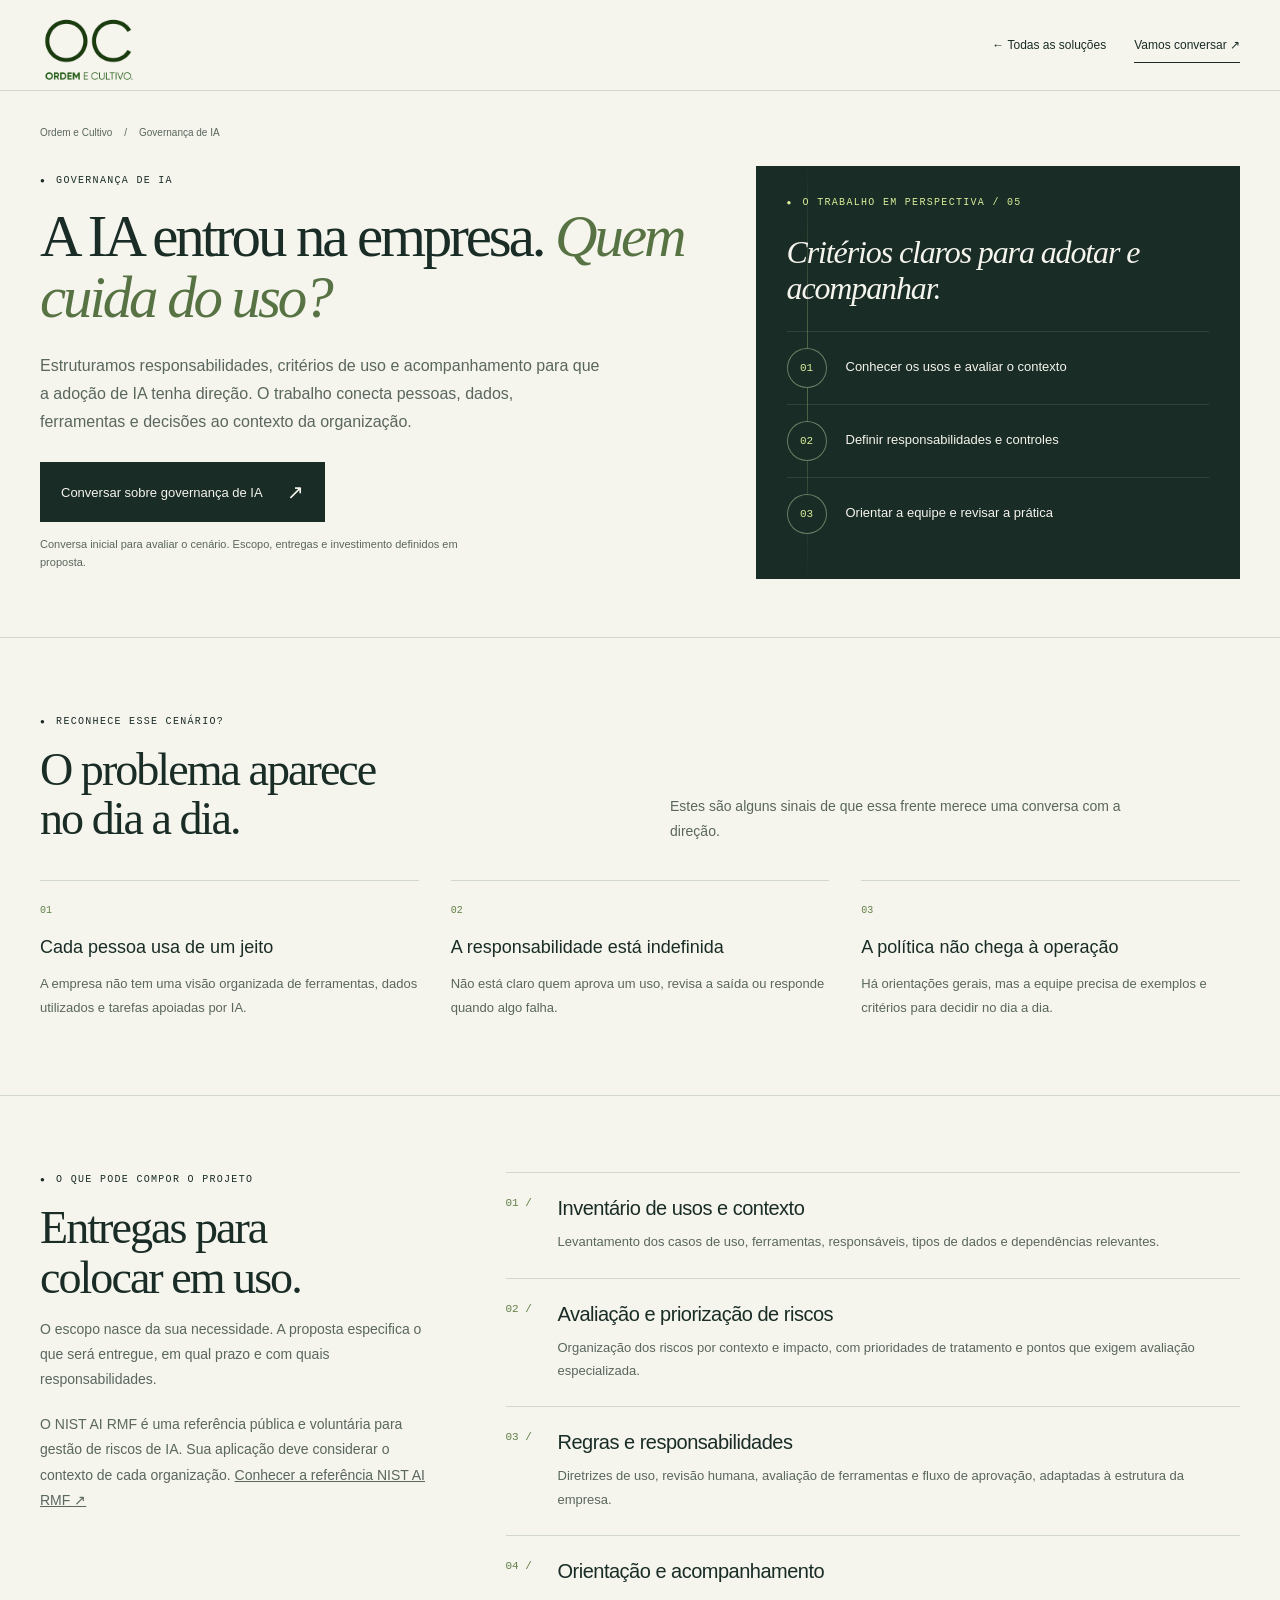
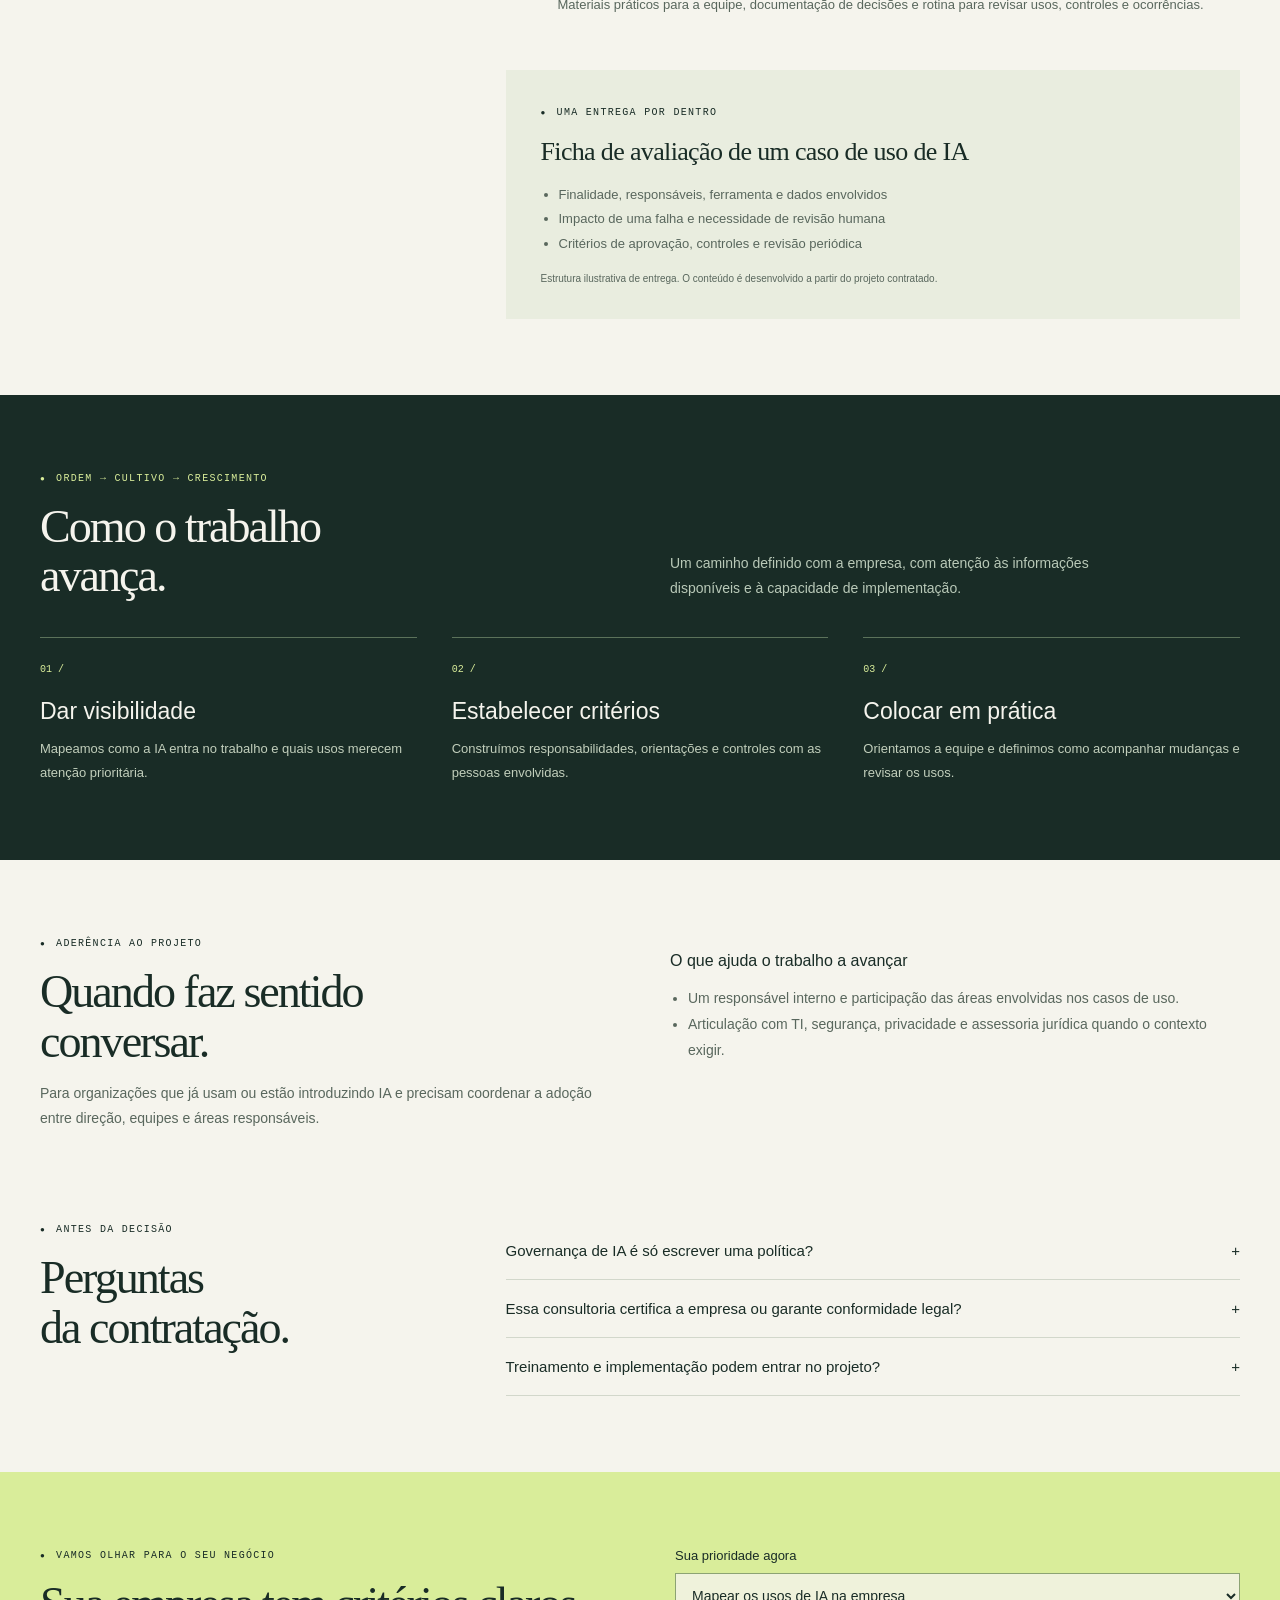
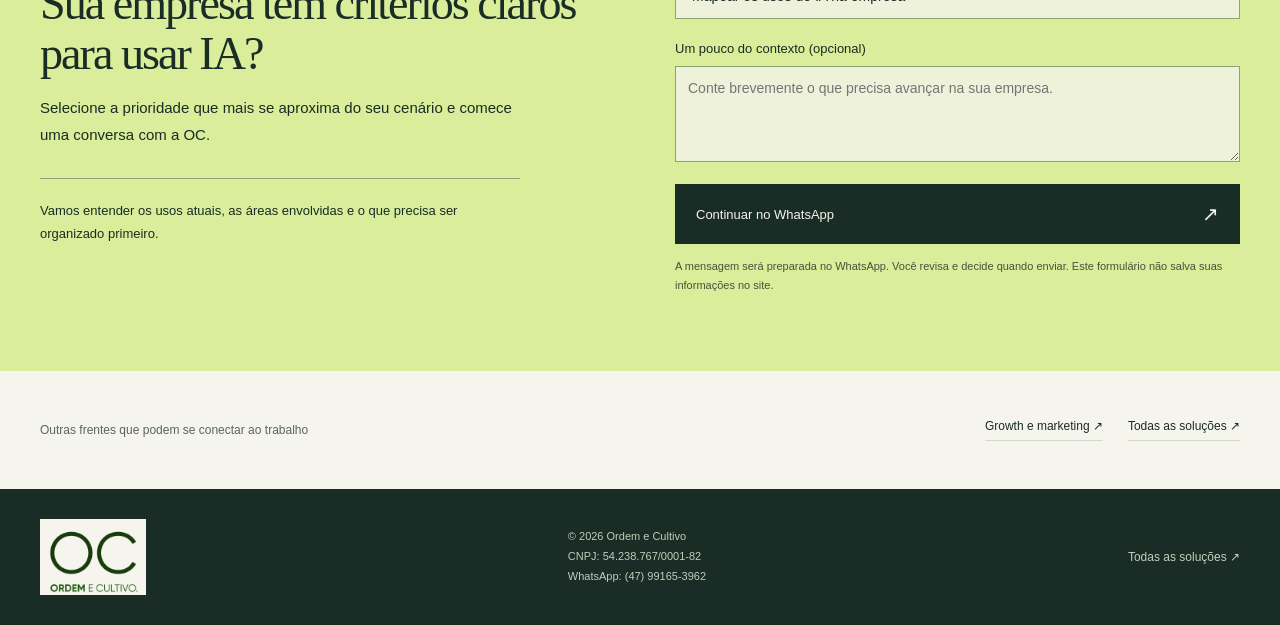
==== governanca-de-ia/index.html @ 803aac96 "Publica landing pages de growth marketing e governanca de IA" ====
<!doctype html>
<html lang="pt-BR"><head><meta charset="utf-8"><meta name="viewport" content="width=device-width,initial-scale=1"><title>Governança de IA — Ordem e Cultivo</title><meta name="description" content="Estruturamos responsabilidades, critérios de uso e acompanhamento para que a adoção de IA tenha direção. O trabalho conecta pessoas, dados, ferramentas e decisões ao contexto da organização."><meta name="theme-color" content="#192c26"><link rel="stylesheet" href="../assets/services.css"></head>
<body><a class="skip" href="#principal">Pular para o conteúdo</a><header class="site-header"><div class="wrap nav"><a href="../" aria-label="Ordem e Cultivo — início"><img class="logo" src="../assets/logo-ordem-e-cultivo.png" alt="OC — Ordem e Cultivo" width="96" height="76"></a><nav class="nav-right" aria-label="Navegação principal"><a href="../#solucoes">← Todas as soluções</a><a class="contact-link" href="#conversa">Vamos conversar ↗</a></nav></div></header>
<main id="principal"><section class="hero wrap"><div class="breadcrumb"><a href="../">Ordem e Cultivo</a><span>/</span><span>Governança de IA</span></div><div class="hero-grid"><div><div class="eyebrow">Governança de IA</div><h1>A IA entrou na empresa. <em>Quem cuida do uso?</em></h1><p class="hero-copy">Estruturamos responsabilidades, critérios de uso e acompanhamento para que a adoção de IA tenha direção. O trabalho conecta pessoas, dados, ferramentas e decisões ao contexto da organização.</p><a class="btn" href="#conversa">Conversar sobre governança de IA<span aria-hidden="true">↗</span></a><p class="hero-note">Conversa inicial para avaliar o cenário. Escopo, entregas e investimento definidos em proposta.</p></div><aside class="decision" aria-label="Visão do trabalho"><div><div class="eyebrow">O trabalho em perspectiva / 05</div><p class="decision-title">Critérios claros para adotar e acompanhar.</p></div><ol><li><b aria-hidden="true">01</b><span>Conhecer os usos e avaliar o contexto</span></li><li><b aria-hidden="true">02</b><span>Definir responsabilidades e controles</span></li><li><b aria-hidden="true">03</b><span>Orientar a equipe e revisar a prática</span></li></ol></aside></div></section>
<section class="signals"><div class="wrap"><div class="section-head"><div><div class="eyebrow">Reconhece esse cenário?</div><h2>O problema aparece<br>no dia a dia.</h2></div><p>Estes são alguns sinais de que essa frente merece uma conversa com a direção.</p></div><div class="signal-list"><article class="signal"><span>01</span><h3>Cada pessoa usa de um jeito</h3><p>A empresa não tem uma visão organizada de ferramentas, dados utilizados e tarefas apoiadas por IA.</p></article><article class="signal"><span>02</span><h3>A responsabilidade está indefinida</h3><p>Não está claro quem aprova um uso, revisa a saída ou responde quando algo falha.</p></article><article class="signal"><span>03</span><h3>A política não chega à operação</h3><p>Há orientações gerais, mas a equipe precisa de exemplos e critérios para decidir no dia a dia.</p></article></div></div></section>
<section class="wrap deliverables"><div class="deliverables-intro"><div class="eyebrow">O que pode compor o projeto</div><h2>Entregas para<br>colocar em uso.</h2><p>O escopo nasce da sua necessidade. A proposta especifica o que será entregue, em qual prazo e com quais responsabilidades.</p><p class="source-note">O NIST AI RMF é uma referência pública e voluntária para gestão de riscos de IA. Sua aplicação deve considerar o contexto de cada organização. <a href="https://www.nist.gov/itl/ai-risk-management-framework" target="_blank" rel="noopener noreferrer">Conhecer a referência NIST AI RMF ↗</a></p></div><div><article class="delivery"><span class="number">01 /</span><div><h3>Inventário de usos e contexto</h3><p>Levantamento dos casos de uso, ferramentas, responsáveis, tipos de dados e dependências relevantes.</p></div></article><article class="delivery"><span class="number">02 /</span><div><h3>Avaliação e priorização de riscos</h3><p>Organização dos riscos por contexto e impacto, com prioridades de tratamento e pontos que exigem avaliação especializada.</p></div></article><article class="delivery"><span class="number">03 /</span><div><h3>Regras e responsabilidades</h3><p>Diretrizes de uso, revisão humana, avaliação de ferramentas e fluxo de aprovação, adaptadas à estrutura da empresa.</p></div></article><article class="delivery"><span class="number">04 /</span><div><h3>Orientação e acompanhamento</h3><p>Materiais práticos para a equipe, documentação de decisões e rotina para revisar usos, controles e ocorrências.</p></div></article><div class="example"><div class="eyebrow">Uma entrega por dentro</div><h3>Ficha de avaliação de um caso de uso de IA</h3><ul><li>Finalidade, responsáveis, ferramenta e dados envolvidos</li><li>Impacto de uma falha e necessidade de revisão humana</li><li>Critérios de aprovação, controles e revisão periódica</li></ul><p class="caption">Estrutura ilustrativa de entrega. O conteúdo é desenvolvido a partir do projeto contratado.</p></div></div></section>
<section class="approach"><div class="wrap"><div class="section-head"><div><div class="eyebrow">Ordem → cultivo → crescimento</div><h2>Como o trabalho<br>avança.</h2></div><p>Um caminho definido com a empresa, com atenção às informações disponíveis e à capacidade de implementação.</p></div><div class="steps"><article class="step"><span class="number">01 /</span><h3>Dar visibilidade</h3><p>Mapeamos como a IA entra no trabalho e quais usos merecem atenção prioritária.</p></article><article class="step"><span class="number">02 /</span><h3>Estabelecer critérios</h3><p>Construímos responsabilidades, orientações e controles com as pessoas envolvidas.</p></article><article class="step"><span class="number">03 /</span><h3>Colocar em prática</h3><p>Orientamos a equipe e definimos como acompanhar mudanças e revisar os usos.</p></article></div></div></section>
<section class="wrap fit"><div><div class="eyebrow">Aderência ao projeto</div><h2>Quando faz sentido<br>conversar.</h2><p>Para organizações que já usam ou estão introduzindo IA e precisam coordenar a adoção entre direção, equipes e áreas responsáveis.</p></div><div><h3>O que ajuda o trabalho a avançar</h3><ul><li>Um responsável interno e participação das áreas envolvidas nos casos de uso.</li><li>Articulação com TI, segurança, privacidade e assessoria jurídica quando o contexto exigir.</li></ul></div></section>
<section class="faq wrap"><div class="faq-layout"><div><div class="eyebrow">Antes da decisão</div><h2>Perguntas<br>da contratação.</h2></div><div><details><summary>Governança de IA é só escrever uma política?</summary><p>A política é uma parte. O trabalho também envolve conhecer os usos, atribuir responsabilidades, avaliar riscos e acompanhar a aplicação das orientações.</p></details><details><summary>Essa consultoria certifica a empresa ou garante conformidade legal?</summary><p>A oferta é de estruturação de governança. Certificações, pareceres jurídicos e garantias de conformidade não fazem parte dessa promessa. Avaliações especializadas devem ser coordenadas com os profissionais responsáveis.</p></details><details><summary>Treinamento e implementação podem entrar no projeto?</summary><p>Sim, quando previstos no escopo. A capacitação pode se conectar à OC-AI, e a implementação técnica pode compor uma frente própria de automação e IA.</p></details></div></div></section>
<section class="lead" id="conversa"><div class="wrap lead-grid"><div class="lead-intro"><div class="eyebrow">Vamos olhar para o seu negócio</div><h2>Sua empresa tem critérios claros para usar IA?</h2><p>Selecione a prioridade que mais se aproxima do seu cenário e comece uma conversa com a OC.</p><p class="next">Vamos entender os usos atuais, as áreas envolvidas e o que precisa ser organizado primeiro.</p></div><form class="lead-form" data-service="Governança de IA" action="https://wa.me/5547991653962" method="get"><label for="priority">Sua prioridade agora</label><select id="priority" name="priority"><option>Mapear os usos de IA na empresa</option><option>Definir regras e responsabilidades</option><option>Avaliar ferramentas e riscos</option><option>Orientar e preparar as equipes</option></select><label for="context">Um pouco do contexto <span>(opcional)</span></label><textarea id="context" name="context" maxlength="600" placeholder="Conte brevemente o que precisa avançar na sua empresa."></textarea><button class="btn" type="submit">Continuar no WhatsApp<span aria-hidden="true">↗</span></button><p class="form-note">A mensagem será preparada no WhatsApp. Você revisa e decide quando enviar. Este formulário não salva suas informações no site.</p><noscript><p>Para falar com a OC, <a href="https://wa.me/5547991653962">abra o WhatsApp</a>.</p></noscript></form></div></section>
</main><div class="related"><div class="wrap"><p>Outras frentes que podem se conectar ao trabalho</p><div class="related-links"><a href="../growth-marketing/">Growth e marketing ↗</a><a href="../#solucoes">Todas as soluções ↗</a></div></div></div><footer class="footer"><div class="wrap"><a href="../" aria-label="Ordem e Cultivo — início"><img class="logo" src="../assets/logo-ordem-e-cultivo.png" alt="OC — Ordem e Cultivo" width="96" height="76"></a><p>© 2026 Ordem e Cultivo<br>CNPJ: 54.238.767/0001-82<br>WhatsApp: (47) 99165-3962</p><a class="home" href="../#solucoes">Todas as soluções ↗</a></div></footer><script src="../assets/services.js" defer></script></body></html>
---- assets/services.css ----
:root{--paper:#f5f4ed;--ink:#192c26;--muted:#59675d;--line:#d2d7cb;--accent:#d9ed9a;--wash:#e9eddf;--serif:Georgia,'Times New Roman',serif;--sans:'Segoe UI',Tahoma,sans-serif}*{box-sizing:border-box}html{scroll-behavior:smooth;scroll-padding-top:25px}body{margin:0;background:var(--paper);color:var(--ink);font-family:var(--sans);-webkit-font-smoothing:antialiased}a{color:inherit;text-decoration:none}button,input,select,textarea{font:inherit}a:focus-visible,button:focus-visible,summary:focus-visible,input:focus-visible,select:focus-visible,textarea:focus-visible{outline:3px solid #5e863b;outline-offset:5px}::selection{background:var(--accent)}.wrap{width:min(1200px,calc(100% - 80px));margin:auto}.skip{position:absolute;left:20px;top:-60px;background:var(--accent);padding:12px;z-index:5}.skip:focus{top:10px}.site-header{border-bottom:1px solid var(--line)}.nav{min-height:90px;display:flex;align-items:center;justify-content:space-between;gap:28px}.logo{width:96px;height:76px;object-fit:cover;display:block}.nav-right{display:flex;align-items:center;gap:28px;font-size:12px}.nav-right .contact-link{border-bottom:1px solid var(--ink);padding:10px 0}.eyebrow{font:10px/1.6 Consolas,monospace;letter-spacing:.13em;text-transform:uppercase}.eyebrow:before{content:'●';font-size:8px;margin-right:10px}.hero{padding:36px 0 58px}.breadcrumb{display:flex;gap:12px;font-size:10px;color:var(--muted);margin-bottom:28px}.hero-grid{display:grid;grid-template-columns:1.15fr .85fr;gap:60px;align-items:center}h1{font:400 clamp(45px,4.6vw,67px)/1.03 var(--serif);letter-spacing:-.052em;margin:18px 0 24px}h1 em{font-weight:400;color:#577344}.hero-copy{font-size:16px;line-height:1.75;color:var(--muted);max-width:560px;margin:0 0 26px}.btn{display:inline-flex;align-items:center;justify-content:space-between;gap:24px;background:var(--ink);color:var(--paper);border:1px solid var(--ink);padding:17px 20px;font-size:13px;cursor:pointer;transition:background .25s,transform .25s}.btn:hover{background:#355440;transform:translateY(-2px)}.btn span{font-size:20px}.hero-note{font-size:11px;color:var(--muted);line-height:1.6;margin:14px 0 0;max-width:460px}.decision{position:relative;background:var(--ink);color:var(--paper);padding:29px 31px;overflow:hidden;min-height:360px;display:flex;flex-direction:column;justify-content:space-between}.decision:before{content:'';position:absolute;top:0;bottom:0;left:51px;width:1px;background:linear-gradient(transparent,#d9ed9a55,transparent)}.decision .eyebrow{color:var(--accent);position:relative}.decision-title{font:italic 32px/1.12 var(--serif);letter-spacing:-.035em;margin:24px 0;position:relative}.decision ol{list-style:none;margin:0;padding:0;position:relative}.decision li{display:flex;gap:19px;align-items:center;padding:16px 0;border-top:1px solid #72857044}.decision li b{display:grid;place-items:center;width:40px;height:40px;flex-shrink:0;border:1px solid #b2c49b88;background:var(--ink);font:11px Consolas,monospace;color:var(--accent);border-radius:50%}.decision li span{font-size:13px;line-height:1.6}.decision li{animation:entry .9s both}.decision li:nth-child(2){animation-delay:.12s}.decision li:nth-child(3){animation-delay:.24s}@keyframes entry{from{opacity:0;transform:translateY(12px)}to{opacity:1;transform:none}}section{padding:76px 0}.signals{border-top:1px solid var(--line);border-bottom:1px solid var(--line)}.section-head{display:grid;grid-template-columns:1fr 1fr;gap:60px;align-items:end;margin-bottom:36px}h2{font:400 clamp(32px,3.6vw,47px)/1.08 var(--serif);letter-spacing:-.043em;margin:15px 0 0}.section-head>p{font-size:14px;line-height:1.8;color:var(--muted);max-width:490px;margin:0}.signal-list{display:grid;grid-template-columns:repeat(3,1fr);gap:32px}.signal{border-top:1px solid var(--line);padding-top:18px}.signal span{font:10px Consolas,monospace;color:#628048}.signal h3{font-size:18px;line-height:1.4;font-weight:500;margin:18px 0 12px}.signal p{font-size:13px;line-height:1.8;color:var(--muted);margin:0}.deliverables{display:grid;grid-template-columns:.7fr 1.3fr;gap:70px}.deliverables-intro{position:sticky;top:30px;align-self:start}.deliverables-intro p{font-size:14px;color:var(--muted);line-height:1.8}.delivery{display:grid;grid-template-columns:36px 1fr;gap:16px;padding:24px 0;border-top:1px solid var(--line)}.delivery:last-child{border-bottom:1px solid var(--line)}.delivery .number{font:11px Consolas,monospace;color:#628048}.delivery h3{font-size:20px;font-weight:500;letter-spacing:-.025em;margin:0 0 10px}.delivery p{font-size:13px;line-height:1.8;color:var(--muted);margin:0}.example{padding:35px;background:var(--wash);margin-top:30px}.example h3{font:26px/1.2 var(--serif);letter-spacing:-.025em;margin:15px 0}.example ul{margin:0;padding-left:18px;font-size:13px;line-height:1.9;color:var(--muted)}.example .caption{font-size:10px;margin:16px 0 0;color:var(--muted)}.approach{background:var(--ink);color:var(--paper)}.approach .eyebrow{color:var(--accent)}.approach .section-head>p{color:#b9c9b8}.steps{display:grid;grid-template-columns:repeat(3,1fr);gap:35px}.step{border-top:1px solid #5b725a;padding-top:20px}.step .number{font:10px Consolas,monospace;color:var(--accent)}.step h3{font-size:23px;font-weight:400;margin:22px 0 12px}.step p{font-size:13px;line-height:1.8;color:#c2cfbc;margin:0}.fit{display:grid;grid-template-columns:1fr 1fr;gap:60px}.fit h3{font-size:16px;font-weight:500}.fit p,.fit li{font-size:14px;line-height:1.85;color:var(--muted)}.fit ul{padding-left:18px}.faq{padding-top:0}.faq-layout{display:grid;grid-template-columns:.7fr 1.3fr;gap:70px}details{border-bottom:1px solid var(--line);padding:20px 0}summary{cursor:pointer;font-size:15px;font-weight:500;list-style:none;display:flex;justify-content:space-between;gap:18px}summary::-webkit-details-marker{display:none}summary:after{content:'+';font-weight:400}details[open] summary:after{content:'−'}details p{font-size:14px;line-height:1.8;color:var(--muted)}.lead{background:var(--accent)}.lead-grid{display:grid;grid-template-columns:1fr 1fr;gap:70px}.lead-intro p{font-size:15px;line-height:1.8;max-width:480px}.lead-intro .next{border-top:1px solid #8ca373;padding-top:20px;font-size:13px;margin-top:30px}.lead label{display:block;font-size:13px;font-weight:500;margin-bottom:10px}.lead select,.lead textarea{display:block;width:100%;border:1px solid #8ca373;border-radius:0;padding:13px 12px;color:var(--ink);background:#f5f4edc9;margin-bottom:22px;font-size:14px}.lead textarea{resize:vertical;min-height:96px}.lead .btn{width:100%}.form-note{font-size:11px;line-height:1.7;margin:13px 0 0;color:#43543b}.related{padding:40px 0}.related .wrap{display:flex;gap:24px;align-items:center;justify-content:space-between;flex-wrap:wrap}.related p{font-size:12px;color:var(--muted)}.related-links{display:flex;gap:25px;flex-wrap:wrap;font-size:12px}.related-links a{border-bottom:1px solid var(--line);padding-bottom:7px}.footer{background:var(--ink);color:#c1ceba;padding:30px 0}.footer .wrap{display:flex;justify-content:space-between;align-items:center;gap:24px;flex-wrap:wrap}.footer .logo{background:var(--paper);width:106px;padding:0 5px}.footer p{font-size:11px;line-height:1.8;margin:0}.footer a{font-size:12px}.source-note{font-size:11px;color:var(--muted);line-height:1.7;margin:20px 0}.source-note a{text-decoration:underline}
@media(max-width:1000px){.wrap{width:calc(100% - 48px)}.hero-grid,.section-head,.lead-grid{gap:35px}.hero-grid{grid-template-columns:1fr 1fr}.decision{padding:25px}.decision:before{left:45px}.deliverables,.faq-layout{gap:40px}.signal-list{gap:22px}}
@media(max-width:760px){.wrap{width:calc(100% - 40px)}.nav{min-height:76px;gap:12px}.logo{width:88px;height:68px}.nav-right{gap:16px;font-size:11px}.nav-right .contact-link{display:none}.hero{padding:22px 0 40px}.breadcrumb{font-size:9px;flex-wrap:wrap;margin-bottom:20px}.hero-grid,.section-head,.deliverables,.fit,.faq-layout,.lead-grid{grid-template-columns:minmax(0,1fr);gap:30px}h1{font-size:clamp(41px,10vw,58px)}.hero-copy{font-size:14px}.hero .btn{width:100%}.decision{min-height:330px;padding:25px}.decision-title{font-size:30px}.decision li{padding:12px 0}.decision li span{font-size:13px}.section-head{margin-bottom:28px}section{padding:52px 0}.signal-list,.steps{grid-template-columns:1fr;gap:25px}.signal h3{margin-top:12px}.deliverables-intro{position:static}.delivery{padding:21px 0}.example{padding:24px}.fit{gap:20px}.faq{padding-top:0}.step h3{margin-top:16px}.lead-grid{gap:25px}.lead-intro .next{margin-top:20px}.related-links{display:grid;gap:16px}.footer .wrap{align-items:start}.footer p{font-size:10px}.footer .home{width:100%}.btn{font-size:12px}.source-note{font-size:10px}}
@media(prefers-reduced-motion:reduce){html{scroll-behavior:auto}.decision li{animation:none}.btn{transition:none}.btn:hover{transform:none}}
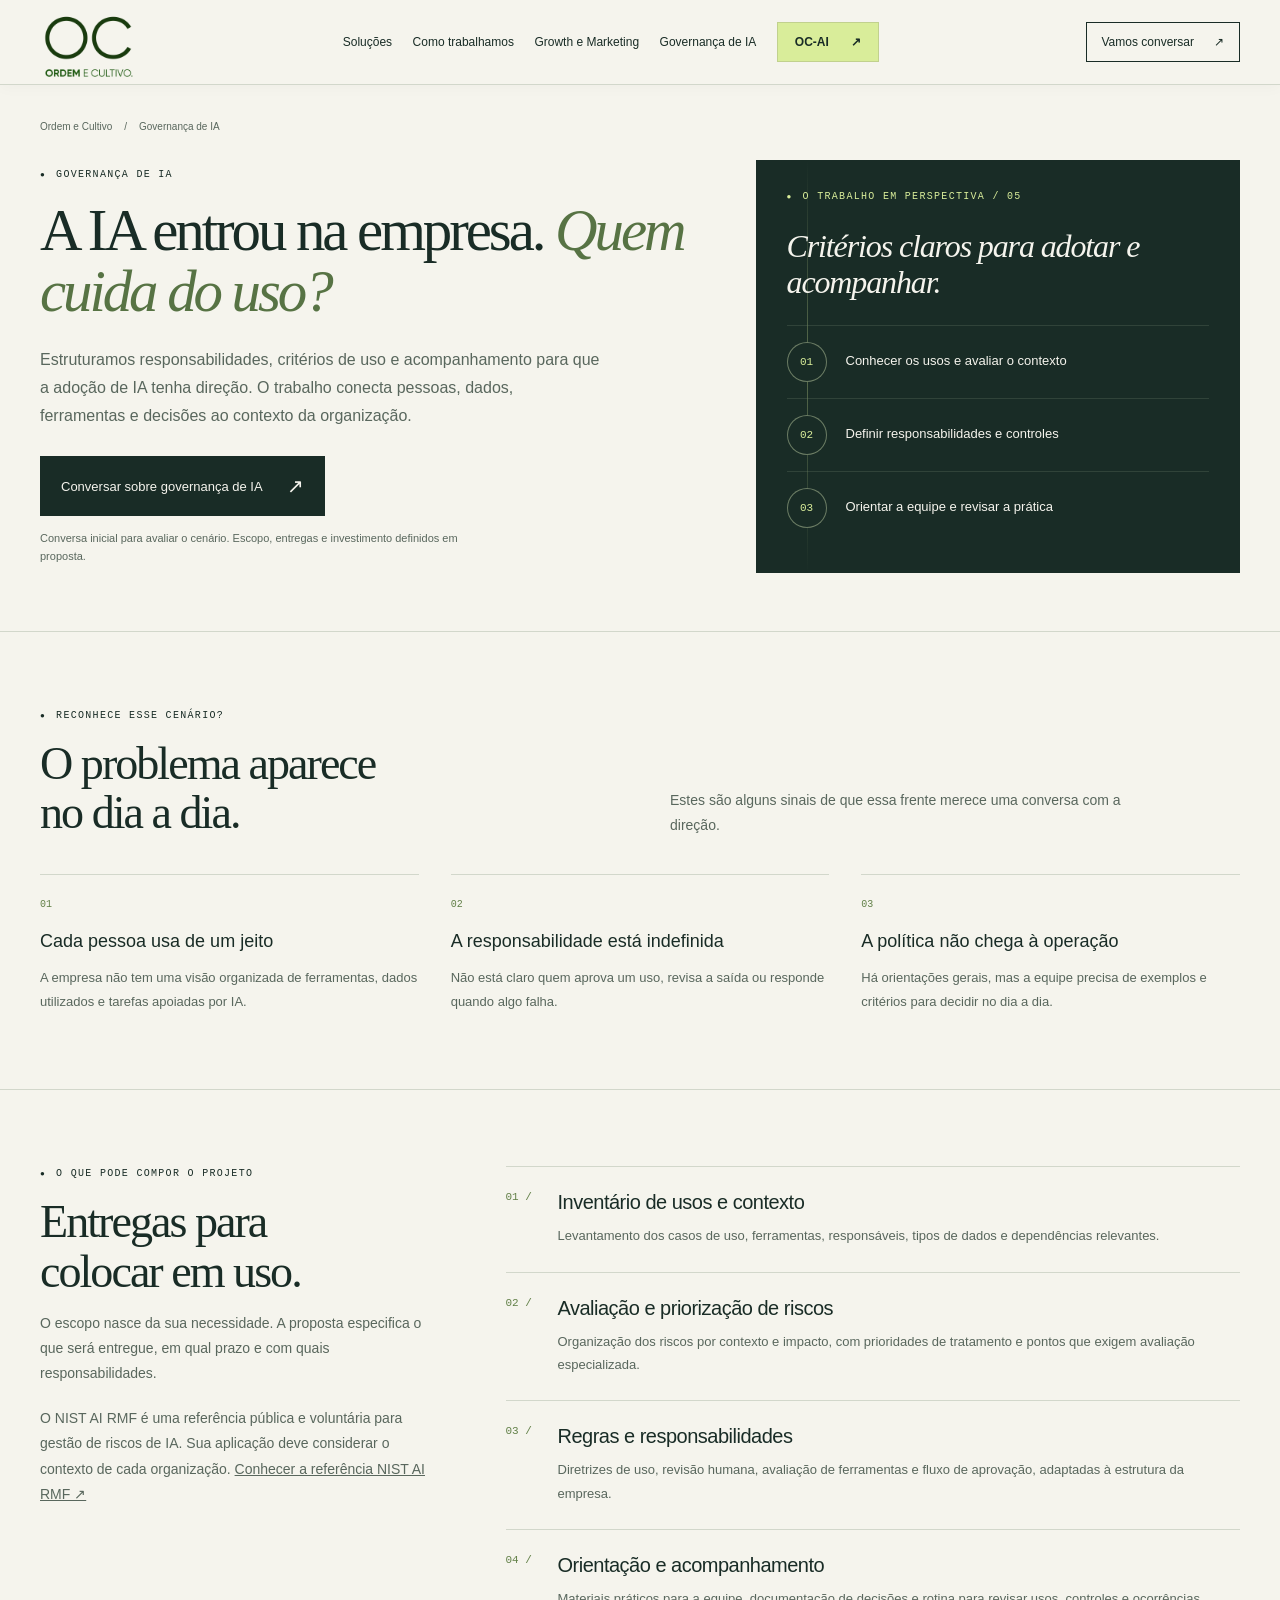
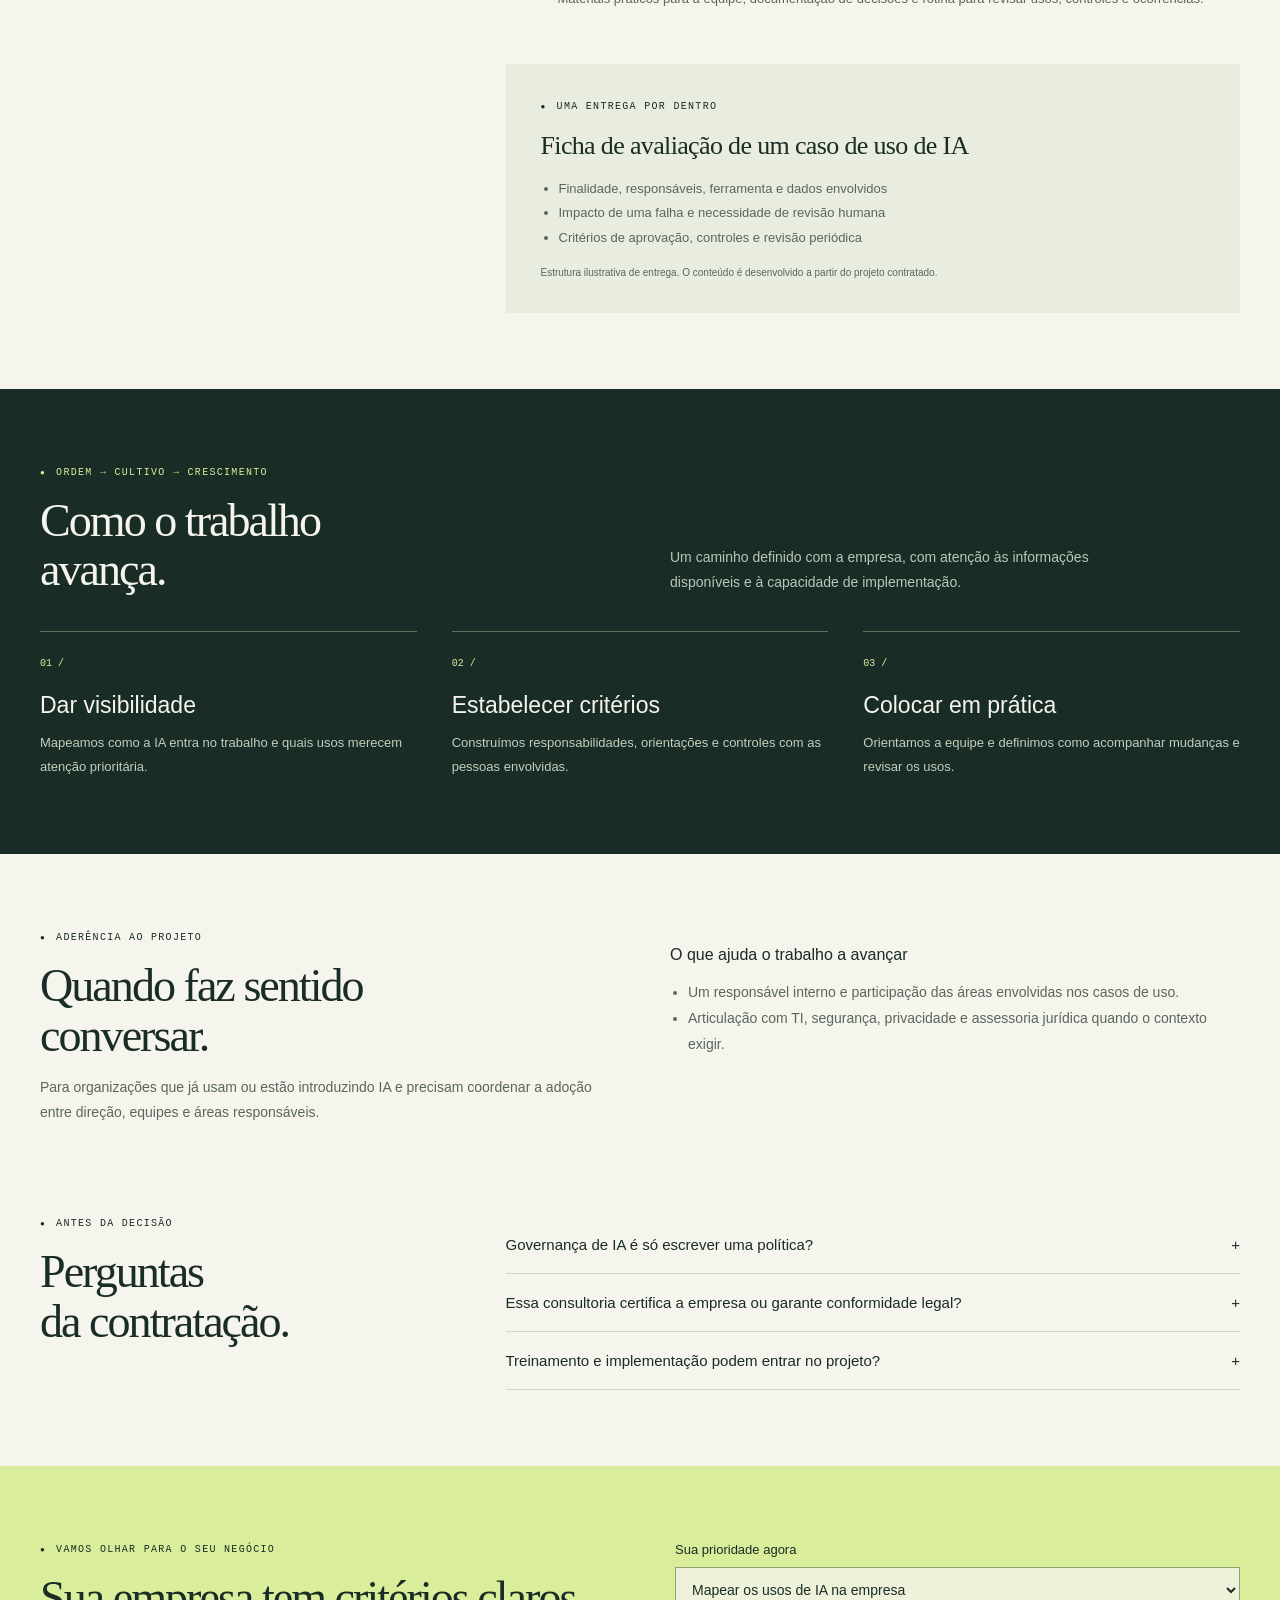
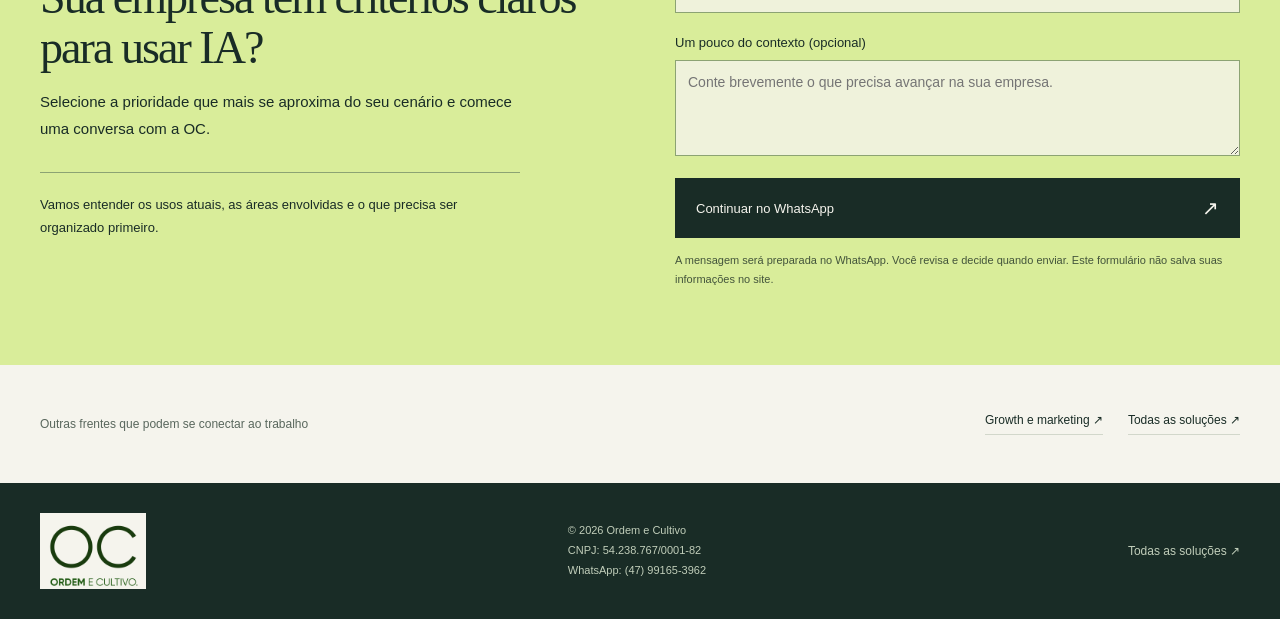
==== commit c40ee339: "Melhora navegacao fixa e destaca Growth Governanca e OC-AI" ====
--- a/governanca-de-ia/index.html
+++ b/governanca-de-ia/index.html
@@ -1,6 +1,11 @@
 <!doctype html>
-<html lang="pt-BR"><head><meta charset="utf-8"><meta name="viewport" content="width=device-width,initial-scale=1"><title>Governança de IA — Ordem e Cultivo</title><meta name="description" content="Estruturamos responsabilidades, critérios de uso e acompanhamento para que a adoção de IA tenha direção. O trabalho conecta pessoas, dados, ferramentas e decisões ao contexto da organização."><meta name="theme-color" content="#192c26"><link rel="stylesheet" href="../assets/services.css"></head>
-<body><a class="skip" href="#principal">Pular para o conteúdo</a><header class="site-header"><div class="wrap nav"><a href="../" aria-label="Ordem e Cultivo — início"><img class="logo" src="../assets/logo-ordem-e-cultivo.png" alt="OC — Ordem e Cultivo" width="96" height="76"></a><nav class="nav-right" aria-label="Navegação principal"><a href="../#solucoes">← Todas as soluções</a><a class="contact-link" href="#conversa">Vamos conversar ↗</a></nav></div></header>
+<html lang="pt-BR"><head><meta charset="utf-8"><meta name="viewport" content="width=device-width,initial-scale=1"><title>Governança de IA — Ordem e Cultivo</title><meta name="description" content="Estruturamos responsabilidades, critérios de uso e acompanhamento para que a adoção de IA tenha direção. O trabalho conecta pessoas, dados, ferramentas e decisões ao contexto da organização."><meta name="theme-color" content="#192c26"><link rel="stylesheet" href="../assets/services.css"><link rel="stylesheet" href="../assets/navigation.css?v=1"></head>
+<body><a class="skip" href="#principal">Pular para o conteúdo</a><header class="oc-header"><div class="wrap nav">
+  <a class="brand" href="../" aria-label="Ordem e Cultivo — início"><img class="brand-logo" src="../assets/logo-ordem-e-cultivo.png" alt="OC — Ordem e Cultivo" width="96" height="76"></a>
+  <nav class="nav-links" id="navigation" aria-label="Navegação principal"><a href="../#solucoes">Soluções</a><a href="../#metodo">Como trabalhamos</a><a href="../growth-marketing/">Growth e Marketing</a><a href="../governanca-de-ia/">Governança de IA</a><a class="nav-education" href="https://ai.ordemcultivo.com.br/">OC-AI <span aria-hidden="true">↗</span></a><a class="mobile-contact" href="https://wa.me/5547991653962" target="_blank" rel="noopener noreferrer">Falar no WhatsApp ↗</a></nav>
+  <a class="nav-cta" href="#conversa">Vamos conversar <span aria-hidden="true">↗</span></a>
+  <button class="menu-toggle" type="button" aria-expanded="false" aria-controls="navigation">Menu +</button>
+</div></header>
 <main id="principal"><section class="hero wrap"><div class="breadcrumb"><a href="../">Ordem e Cultivo</a><span>/</span><span>Governança de IA</span></div><div class="hero-grid"><div><div class="eyebrow">Governança de IA</div><h1>A IA entrou na empresa. <em>Quem cuida do uso?</em></h1><p class="hero-copy">Estruturamos responsabilidades, critérios de uso e acompanhamento para que a adoção de IA tenha direção. O trabalho conecta pessoas, dados, ferramentas e decisões ao contexto da organização.</p><a class="btn" href="#conversa">Conversar sobre governança de IA<span aria-hidden="true">↗</span></a><p class="hero-note">Conversa inicial para avaliar o cenário. Escopo, entregas e investimento definidos em proposta.</p></div><aside class="decision" aria-label="Visão do trabalho"><div><div class="eyebrow">O trabalho em perspectiva / 05</div><p class="decision-title">Critérios claros para adotar e acompanhar.</p></div><ol><li><b aria-hidden="true">01</b><span>Conhecer os usos e avaliar o contexto</span></li><li><b aria-hidden="true">02</b><span>Definir responsabilidades e controles</span></li><li><b aria-hidden="true">03</b><span>Orientar a equipe e revisar a prática</span></li></ol></aside></div></section>
 <section class="signals"><div class="wrap"><div class="section-head"><div><div class="eyebrow">Reconhece esse cenário?</div><h2>O problema aparece<br>no dia a dia.</h2></div><p>Estes são alguns sinais de que essa frente merece uma conversa com a direção.</p></div><div class="signal-list"><article class="signal"><span>01</span><h3>Cada pessoa usa de um jeito</h3><p>A empresa não tem uma visão organizada de ferramentas, dados utilizados e tarefas apoiadas por IA.</p></article><article class="signal"><span>02</span><h3>A responsabilidade está indefinida</h3><p>Não está claro quem aprova um uso, revisa a saída ou responde quando algo falha.</p></article><article class="signal"><span>03</span><h3>A política não chega à operação</h3><p>Há orientações gerais, mas a equipe precisa de exemplos e critérios para decidir no dia a dia.</p></article></div></div></section>
 <section class="wrap deliverables"><div class="deliverables-intro"><div class="eyebrow">O que pode compor o projeto</div><h2>Entregas para<br>colocar em uso.</h2><p>O escopo nasce da sua necessidade. A proposta especifica o que será entregue, em qual prazo e com quais responsabilidades.</p><p class="source-note">O NIST AI RMF é uma referência pública e voluntária para gestão de riscos de IA. Sua aplicação deve considerar o contexto de cada organização. <a href="https://www.nist.gov/itl/ai-risk-management-framework" target="_blank" rel="noopener noreferrer">Conhecer a referência NIST AI RMF ↗</a></p></div><div><article class="delivery"><span class="number">01 /</span><div><h3>Inventário de usos e contexto</h3><p>Levantamento dos casos de uso, ferramentas, responsáveis, tipos de dados e dependências relevantes.</p></div></article><article class="delivery"><span class="number">02 /</span><div><h3>Avaliação e priorização de riscos</h3><p>Organização dos riscos por contexto e impacto, com prioridades de tratamento e pontos que exigem avaliação especializada.</p></div></article><article class="delivery"><span class="number">03 /</span><div><h3>Regras e responsabilidades</h3><p>Diretrizes de uso, revisão humana, avaliação de ferramentas e fluxo de aprovação, adaptadas à estrutura da empresa.</p></div></article><article class="delivery"><span class="number">04 /</span><div><h3>Orientação e acompanhamento</h3><p>Materiais práticos para a equipe, documentação de decisões e rotina para revisar usos, controles e ocorrências.</p></div></article><div class="example"><div class="eyebrow">Uma entrega por dentro</div><h3>Ficha de avaliação de um caso de uso de IA</h3><ul><li>Finalidade, responsáveis, ferramenta e dados envolvidos</li><li>Impacto de uma falha e necessidade de revisão humana</li><li>Critérios de aprovação, controles e revisão periódica</li></ul><p class="caption">Estrutura ilustrativa de entrega. O conteúdo é desenvolvido a partir do projeto contratado.</p></div></div></section>
@@ -8,4 +13,4 @@
 <section class="wrap fit"><div><div class="eyebrow">Aderência ao projeto</div><h2>Quando faz sentido<br>conversar.</h2><p>Para organizações que já usam ou estão introduzindo IA e precisam coordenar a adoção entre direção, equipes e áreas responsáveis.</p></div><div><h3>O que ajuda o trabalho a avançar</h3><ul><li>Um responsável interno e participação das áreas envolvidas nos casos de uso.</li><li>Articulação com TI, segurança, privacidade e assessoria jurídica quando o contexto exigir.</li></ul></div></section>
 <section class="faq wrap"><div class="faq-layout"><div><div class="eyebrow">Antes da decisão</div><h2>Perguntas<br>da contratação.</h2></div><div><details><summary>Governança de IA é só escrever uma política?</summary><p>A política é uma parte. O trabalho também envolve conhecer os usos, atribuir responsabilidades, avaliar riscos e acompanhar a aplicação das orientações.</p></details><details><summary>Essa consultoria certifica a empresa ou garante conformidade legal?</summary><p>A oferta é de estruturação de governança. Certificações, pareceres jurídicos e garantias de conformidade não fazem parte dessa promessa. Avaliações especializadas devem ser coordenadas com os profissionais responsáveis.</p></details><details><summary>Treinamento e implementação podem entrar no projeto?</summary><p>Sim, quando previstos no escopo. A capacitação pode se conectar à OC-AI, e a implementação técnica pode compor uma frente própria de automação e IA.</p></details></div></div></section>
 <section class="lead" id="conversa"><div class="wrap lead-grid"><div class="lead-intro"><div class="eyebrow">Vamos olhar para o seu negócio</div><h2>Sua empresa tem critérios claros para usar IA?</h2><p>Selecione a prioridade que mais se aproxima do seu cenário e comece uma conversa com a OC.</p><p class="next">Vamos entender os usos atuais, as áreas envolvidas e o que precisa ser organizado primeiro.</p></div><form class="lead-form" data-service="Governança de IA" action="https://wa.me/5547991653962" method="get"><label for="priority">Sua prioridade agora</label><select id="priority" name="priority"><option>Mapear os usos de IA na empresa</option><option>Definir regras e responsabilidades</option><option>Avaliar ferramentas e riscos</option><option>Orientar e preparar as equipes</option></select><label for="context">Um pouco do contexto <span>(opcional)</span></label><textarea id="context" name="context" maxlength="600" placeholder="Conte brevemente o que precisa avançar na sua empresa."></textarea><button class="btn" type="submit">Continuar no WhatsApp<span aria-hidden="true">↗</span></button><p class="form-note">A mensagem será preparada no WhatsApp. Você revisa e decide quando enviar. Este formulário não salva suas informações no site.</p><noscript><p>Para falar com a OC, <a href="https://wa.me/5547991653962">abra o WhatsApp</a>.</p></noscript></form></div></section>
-</main><div class="related"><div class="wrap"><p>Outras frentes que podem se conectar ao trabalho</p><div class="related-links"><a href="../growth-marketing/">Growth e marketing ↗</a><a href="../#solucoes">Todas as soluções ↗</a></div></div></div><footer class="footer"><div class="wrap"><a href="../" aria-label="Ordem e Cultivo — início"><img class="logo" src="../assets/logo-ordem-e-cultivo.png" alt="OC — Ordem e Cultivo" width="96" height="76"></a><p>© 2026 Ordem e Cultivo<br>CNPJ: 54.238.767/0001-82<br>WhatsApp: (47) 99165-3962</p><a class="home" href="../#solucoes">Todas as soluções ↗</a></div></footer><script src="../assets/services.js" defer></script></body></html>
+</main><div class="related"><div class="wrap"><p>Outras frentes que podem se conectar ao trabalho</p><div class="related-links"><a href="../growth-marketing/">Growth e marketing ↗</a><a href="../#solucoes">Todas as soluções ↗</a></div></div></div><footer class="footer"><div class="wrap"><a href="../" aria-label="Ordem e Cultivo — início"><img class="logo" src="../assets/logo-ordem-e-cultivo.png" alt="OC — Ordem e Cultivo" width="96" height="76"></a><p>© 2026 Ordem e Cultivo<br>CNPJ: 54.238.767/0001-82<br>WhatsApp: (47) 99165-3962</p><a class="home" href="../#solucoes">Todas as soluções ↗</a></div></footer><script src="../assets/services.js" defer></script><script src="../assets/navigation.js?v=1" defer></script></body></html>
--- a/assets/navigation.css
+++ b/assets/navigation.css
@@ -0,0 +1,3 @@
+html{scroll-padding-top:108px}.oc-header{position:sticky;top:0;z-index:50;background:#f5f4ed;border-bottom:1px solid #d2d7cb;box-shadow:0 3px 14px #192c2607}.oc-header .nav{height:84px;min-height:84px;display:flex;align-items:center;justify-content:space-between;gap:22px}.oc-header .brand{display:block;flex-shrink:0}.oc-header .brand-logo{display:block;width:96px;height:76px;object-fit:cover}.oc-header .nav-links{display:flex;align-items:center;gap:clamp(16px,1.6vw,26px);font-size:12px}.oc-header .nav-links>a{white-space:nowrap;padding:11px 0}.oc-header .nav-links>a:hover{color:#527341}.oc-header .nav-links>a[aria-current=page]{box-shadow:inset 0 -2px #527341}.oc-header .nav-links .nav-education{display:inline-flex;align-items:center;justify-content:space-between;gap:22px;padding:12px 17px;background:#d9ed9a;border:1px solid #c1d18e;color:#192c26;font-weight:600;transition:background .2s}.oc-header .nav-links .nav-education:hover{background:#cadd86;color:#192c26}.oc-header .nav-cta{display:inline-flex;align-items:center;gap:20px;white-space:nowrap;border:1px solid #192c26;padding:12px 15px;font-size:12px;color:#192c26}.oc-header .nav-cta:hover{background:#e9eddf}.oc-header .menu-toggle{display:none;background:transparent;border:1px solid #9ba88e;color:#192c26;padding:10px 14px;font:12px 'Segoe UI',sans-serif;cursor:pointer}.oc-header .nav-links .mobile-contact{display:none}.education a{display:inline-flex;justify-content:space-between;align-items:center;gap:20px;background:#192c26;color:#f5f4ed;border:1px solid #192c26;padding:16px 19px;font-size:12px;min-height:52px;transition:background .2s}.education a:hover{background:#355440}.deliverables-intro{top:108px}.skip{z-index:100}a:focus-visible,button:focus-visible{outline:3px solid #5e863b;outline-offset:4px}
+@media(max-width:1100px){.oc-header .nav{height:76px;min-height:76px}.oc-header .brand-logo{width:88px;height:68px}.oc-header .nav-cta{display:none}.oc-header .menu-toggle{display:block}.oc-header .nav-links{display:none;position:absolute;top:75px;left:0;right:0;background:#f5f4ed;border-bottom:1px solid #b9c5ad;box-shadow:0 12px 20px #192c2615;padding:18px max(20px,calc((100vw - 1200px)/2));max-height:calc(100svh - 76px);overflow-y:auto}.oc-header .nav-links.open{display:flex;flex-direction:column;align-items:stretch;gap:4px}.oc-header .nav-links>a{padding:13px 4px;font-size:14px}.oc-header .nav-links .nav-education{padding:15px 17px;margin-top:7px}.oc-header .nav-links .mobile-contact{display:block;border-top:1px solid #d2d7cb;margin-top:12px;padding-top:18px;font-size:13px}.oc-header .nav-links>a[aria-current=page]{box-shadow:none;font-weight:600;color:#527341}html{scroll-padding-top:96px}.deliverables-intro{top:96px}}
+@media(prefers-reduced-motion:reduce){.oc-header .nav-links .nav-education,.education a{transition:none}}
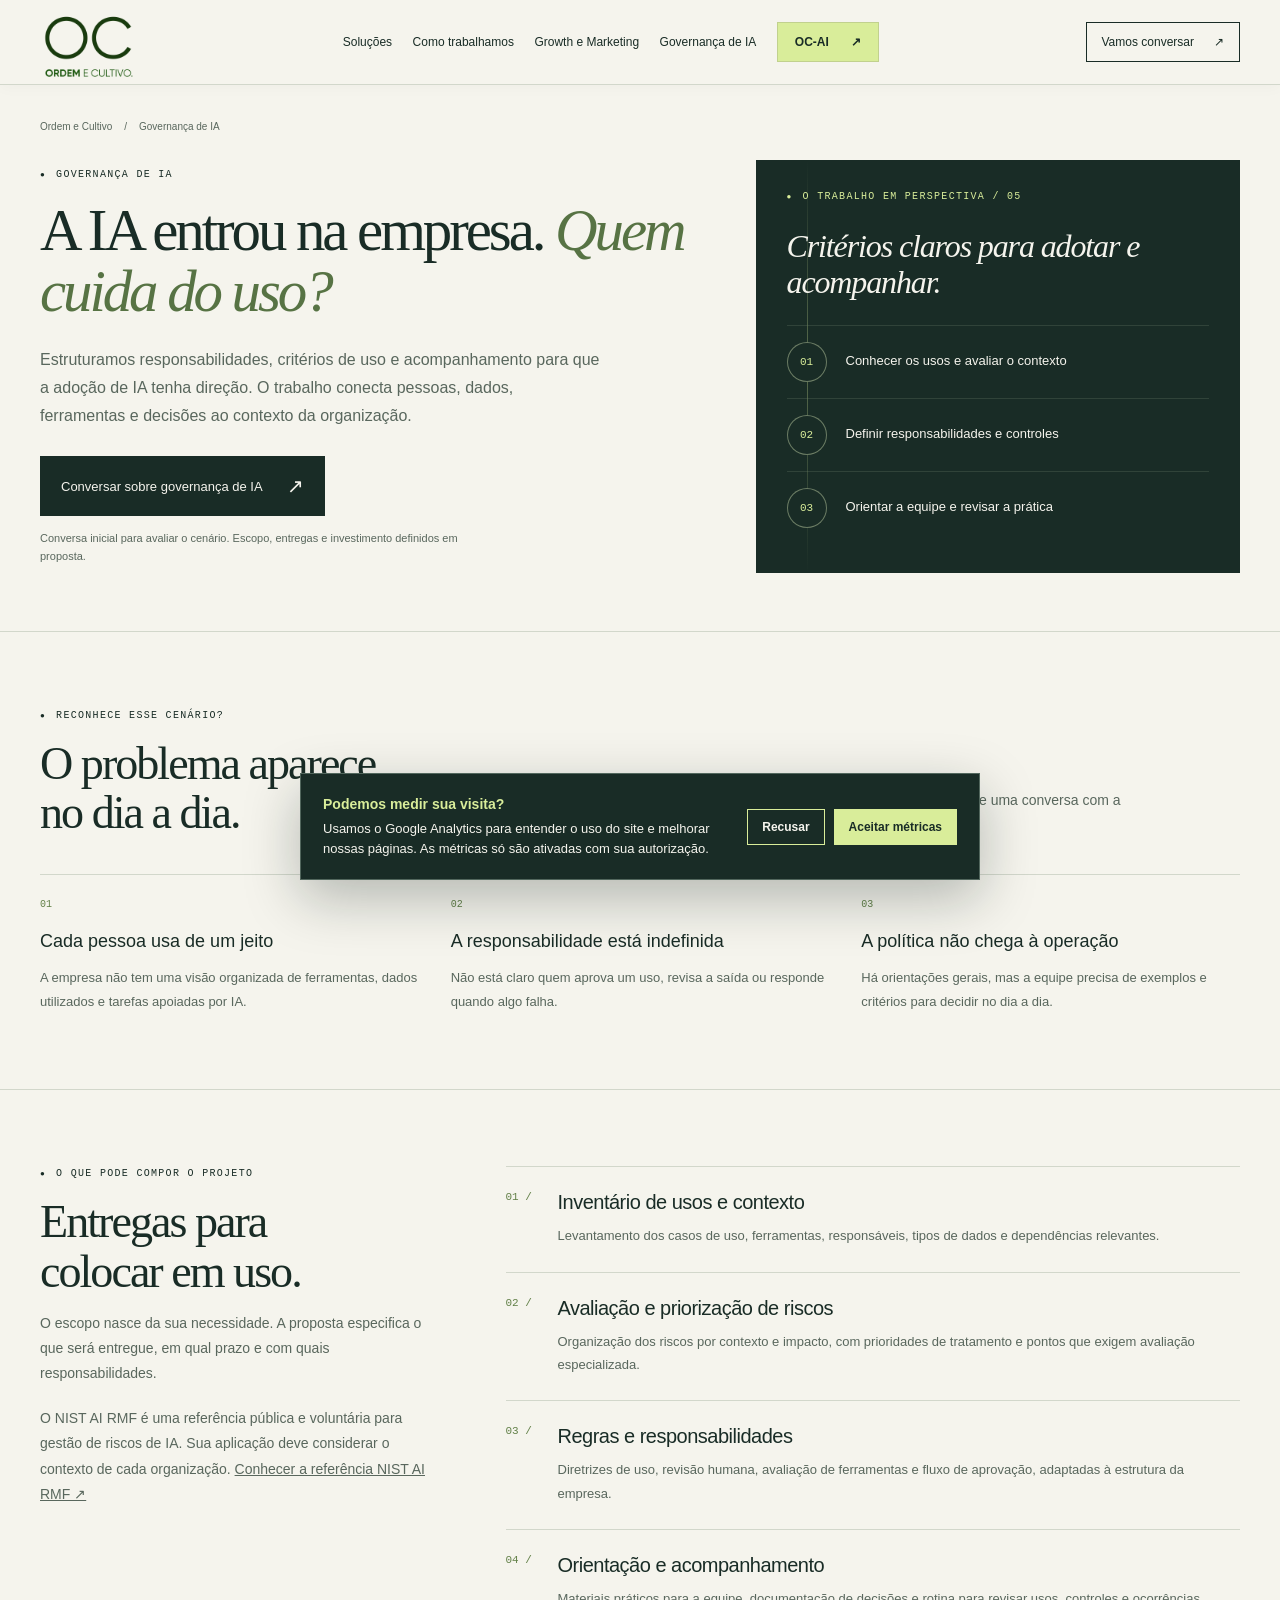
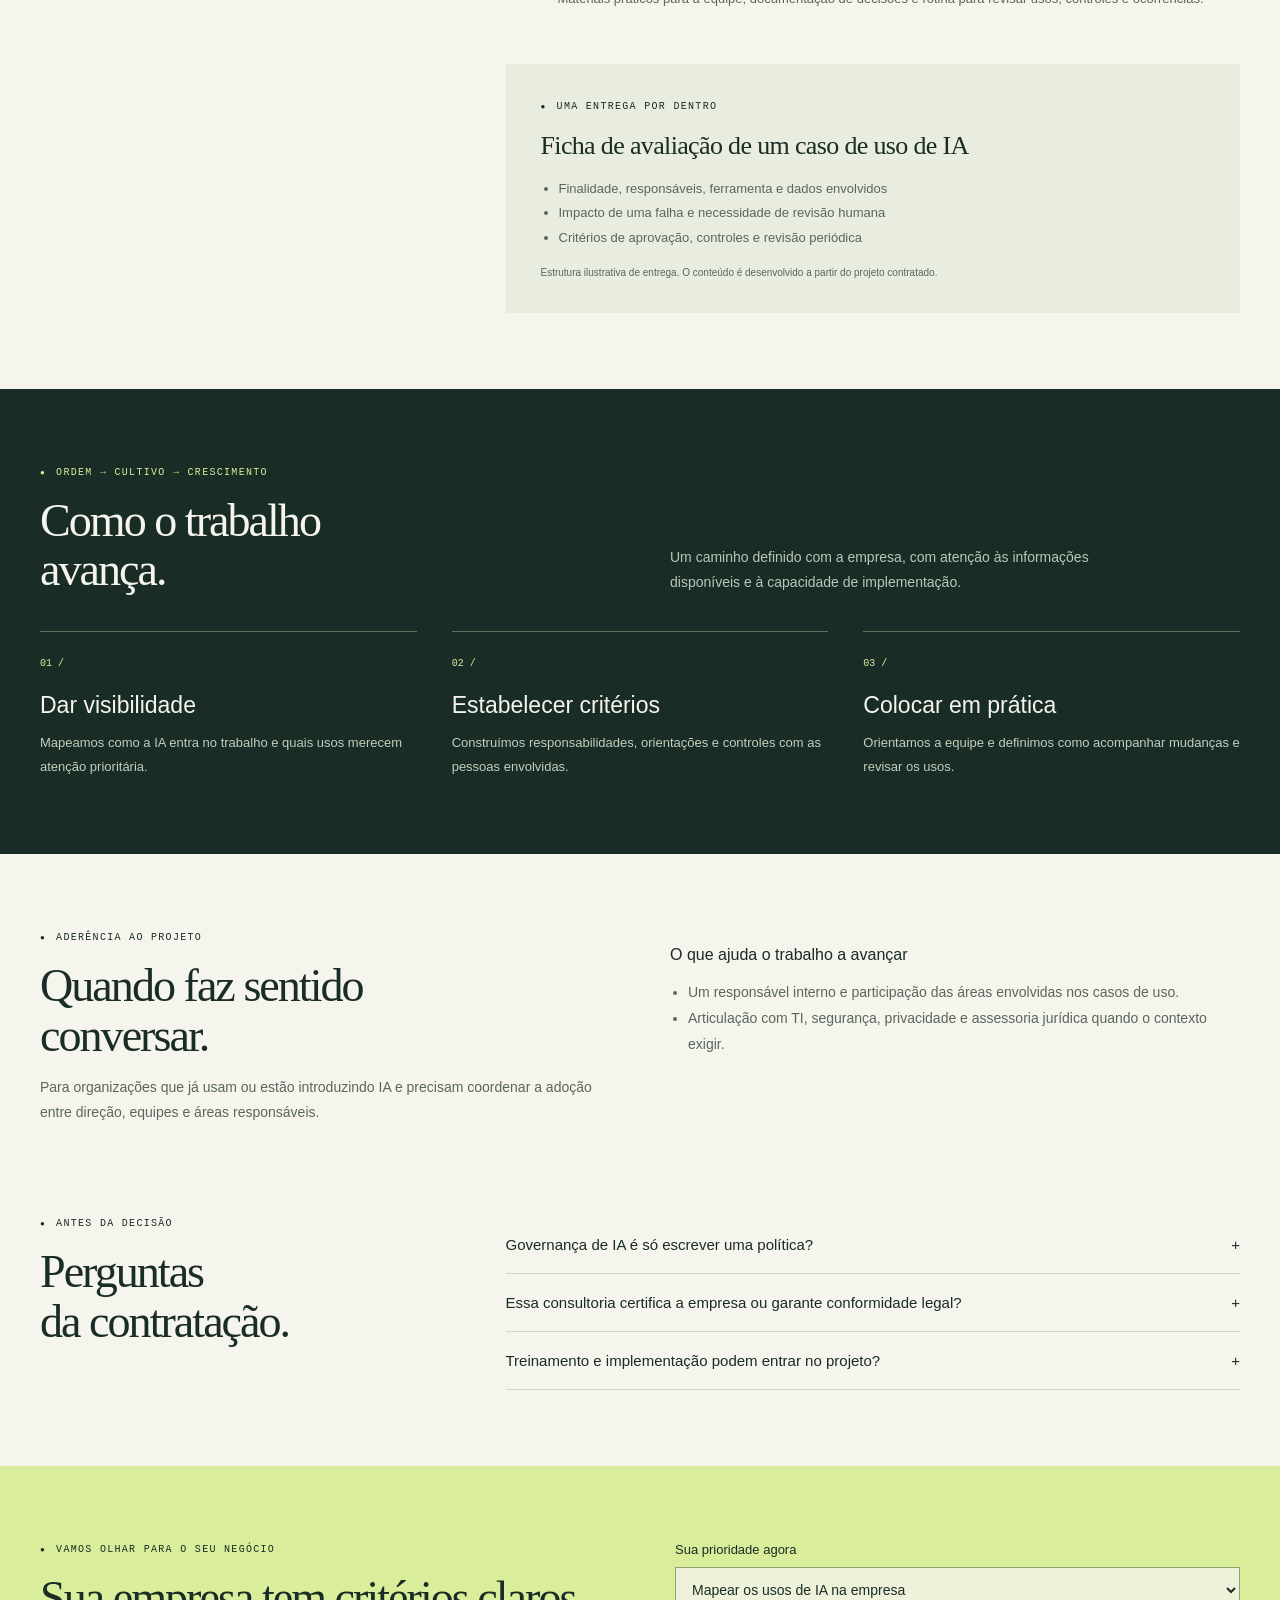
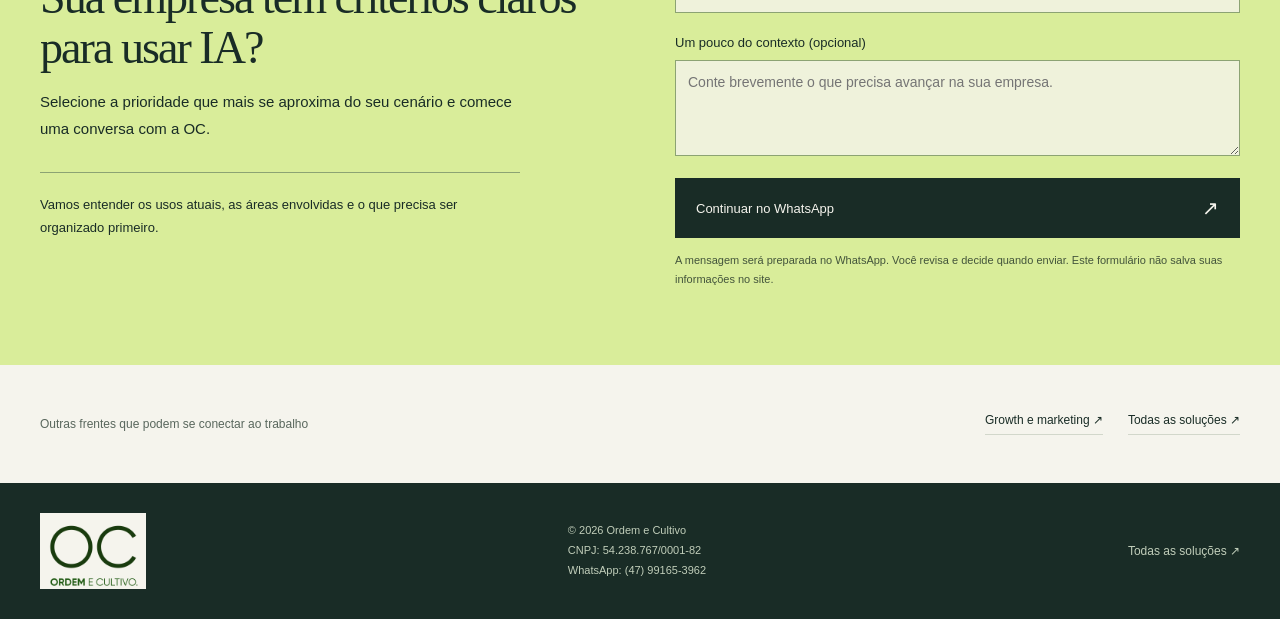
==== commit 9f003293: "Add GA4 measurement with consent controls" ====
--- a/governanca-de-ia/index.html
+++ b/governanca-de-ia/index.html
@@ -13,4 +13,4 @@
 <section class="wrap fit"><div><div class="eyebrow">Aderência ao projeto</div><h2>Quando faz sentido<br>conversar.</h2><p>Para organizações que já usam ou estão introduzindo IA e precisam coordenar a adoção entre direção, equipes e áreas responsáveis.</p></div><div><h3>O que ajuda o trabalho a avançar</h3><ul><li>Um responsável interno e participação das áreas envolvidas nos casos de uso.</li><li>Articulação com TI, segurança, privacidade e assessoria jurídica quando o contexto exigir.</li></ul></div></section>
 <section class="faq wrap"><div class="faq-layout"><div><div class="eyebrow">Antes da decisão</div><h2>Perguntas<br>da contratação.</h2></div><div><details><summary>Governança de IA é só escrever uma política?</summary><p>A política é uma parte. O trabalho também envolve conhecer os usos, atribuir responsabilidades, avaliar riscos e acompanhar a aplicação das orientações.</p></details><details><summary>Essa consultoria certifica a empresa ou garante conformidade legal?</summary><p>A oferta é de estruturação de governança. Certificações, pareceres jurídicos e garantias de conformidade não fazem parte dessa promessa. Avaliações especializadas devem ser coordenadas com os profissionais responsáveis.</p></details><details><summary>Treinamento e implementação podem entrar no projeto?</summary><p>Sim, quando previstos no escopo. A capacitação pode se conectar à OC-AI, e a implementação técnica pode compor uma frente própria de automação e IA.</p></details></div></div></section>
 <section class="lead" id="conversa"><div class="wrap lead-grid"><div class="lead-intro"><div class="eyebrow">Vamos olhar para o seu negócio</div><h2>Sua empresa tem critérios claros para usar IA?</h2><p>Selecione a prioridade que mais se aproxima do seu cenário e comece uma conversa com a OC.</p><p class="next">Vamos entender os usos atuais, as áreas envolvidas e o que precisa ser organizado primeiro.</p></div><form class="lead-form" data-service="Governança de IA" action="https://wa.me/5547991653962" method="get"><label for="priority">Sua prioridade agora</label><select id="priority" name="priority"><option>Mapear os usos de IA na empresa</option><option>Definir regras e responsabilidades</option><option>Avaliar ferramentas e riscos</option><option>Orientar e preparar as equipes</option></select><label for="context">Um pouco do contexto <span>(opcional)</span></label><textarea id="context" name="context" maxlength="600" placeholder="Conte brevemente o que precisa avançar na sua empresa."></textarea><button class="btn" type="submit">Continuar no WhatsApp<span aria-hidden="true">↗</span></button><p class="form-note">A mensagem será preparada no WhatsApp. Você revisa e decide quando enviar. Este formulário não salva suas informações no site.</p><noscript><p>Para falar com a OC, <a href="https://wa.me/5547991653962">abra o WhatsApp</a>.</p></noscript></form></div></section>
-</main><div class="related"><div class="wrap"><p>Outras frentes que podem se conectar ao trabalho</p><div class="related-links"><a href="../growth-marketing/">Growth e marketing ↗</a><a href="../#solucoes">Todas as soluções ↗</a></div></div></div><footer class="footer"><div class="wrap"><a href="../" aria-label="Ordem e Cultivo — início"><img class="logo" src="../assets/logo-ordem-e-cultivo.png" alt="OC — Ordem e Cultivo" width="96" height="76"></a><p>© 2026 Ordem e Cultivo<br>CNPJ: 54.238.767/0001-82<br>WhatsApp: (47) 99165-3962</p><a class="home" href="../#solucoes">Todas as soluções ↗</a></div></footer><script src="../assets/services.js" defer></script><script src="../assets/navigation.js?v=1" defer></script></body></html>
+</main><div class="related"><div class="wrap"><p>Outras frentes que podem se conectar ao trabalho</p><div class="related-links"><a href="../growth-marketing/">Growth e marketing ↗</a><a href="../#solucoes">Todas as soluções ↗</a></div></div></div><footer class="footer"><div class="wrap"><a href="../" aria-label="Ordem e Cultivo — início"><img class="logo" src="../assets/logo-ordem-e-cultivo.png" alt="OC — Ordem e Cultivo" width="96" height="76"></a><p>© 2026 Ordem e Cultivo<br>CNPJ: 54.238.767/0001-82<br>WhatsApp: (47) 99165-3962</p><a class="home" href="../#solucoes">Todas as soluções ↗</a></div></footer><script src="../assets/services.js" defer></script><script src="../assets/navigation.js?v=1" defer></script><script src="../assets/analytics.js?v=1" defer></script></body></html>
